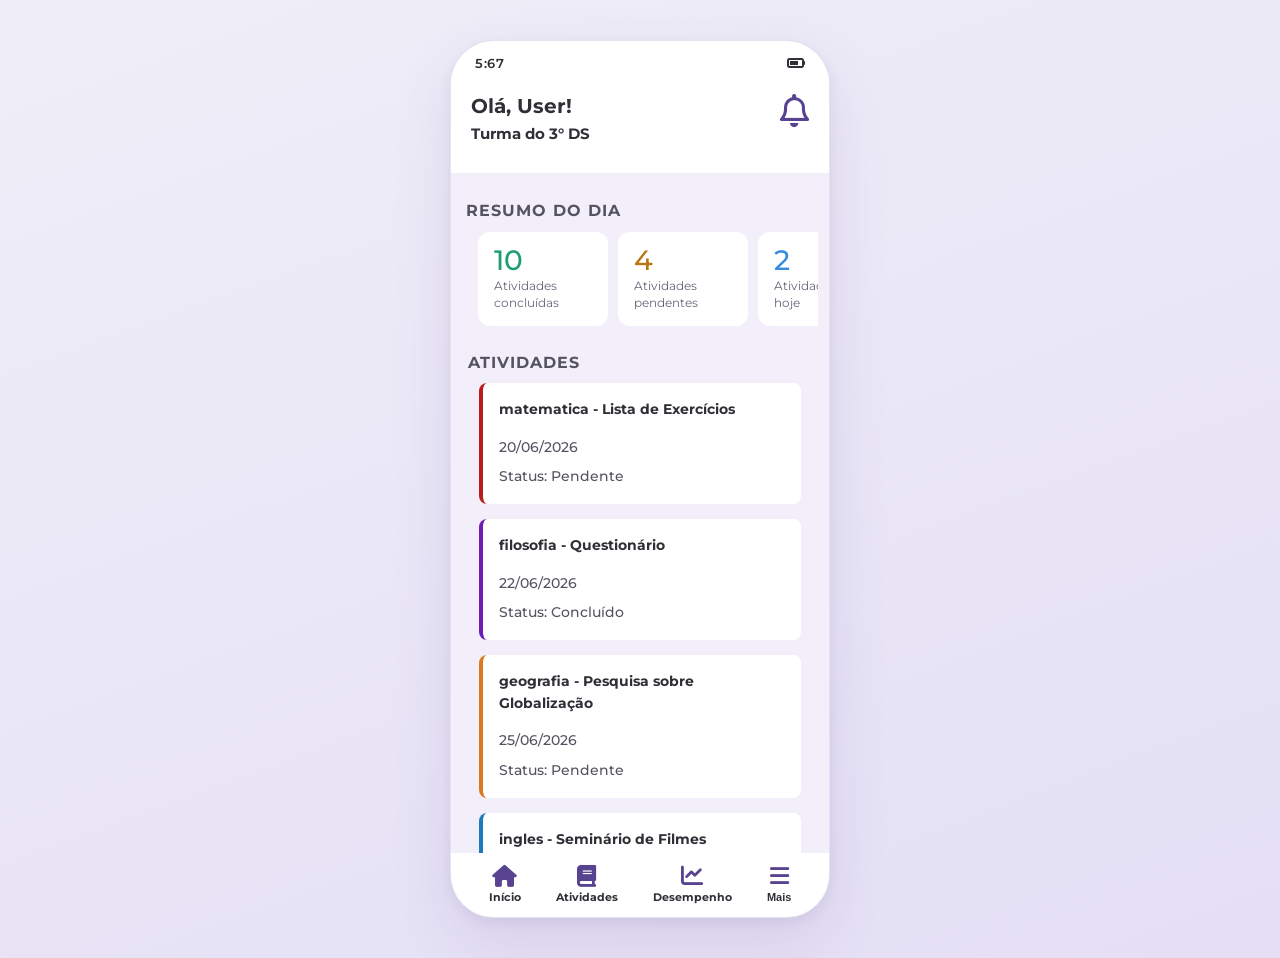
==== home.html @ 93bf046e "Add files via upload" ====
<!DOCTYPE html>
<html lang="pt-BR">

<head>
    <meta charset="UTF-8">
    <meta name="viewport" content="width=device-width, initial-scale=1.0">
    <title>Repre</title>
    <link rel="stylesheet" href="home.css">
    <link rel="preconnect" href="https://fonts.googleapis.com">
    <link rel="preconnect" href="https://fonts.gstatic.com" crossorigin>
    <link href="https://fonts.googleapis.com/css2?family=Montserrat:wght@400;600;700&display=swap" rel="stylesheet">
    <link rel="stylesheet" href="https://cdnjs.cloudflare.com/ajax/libs/font-awesome/6.7.2/css/all.min.css">
</head>

<body>

    <div class="fundo-pagina">

        <div class="frame-celular">

            <div class="notificacoes-ilustrativo">
                <span class="horario">5:67</span>
                <div class="carga-celular">
                    <i class="fa-solid fa-battery-three-quarters"></i>
                </div>
            </div>
            <header>
                <div>
                    <h2 class="sub-text">Olá, User!</h2>
                    <div class="sub-sub-text"> Turma do 3° DS</div>
                </div>

                <div class="sininho"><i class="fa-regular fa-bell" style="color: #584391; cursor: pointer;"></i>


                </div>
            </header>
            <div class="content">
                <section class="resumo-section">
                    <p class="resumo-title">Resumo do dia</p>
                    <div class="resumo-scroll-wrap" id="resumoScroll">
                        <div class="resumo-inner">
                            <div class="resumo-card verde">
                                <span class="resumo-card-num">10</span>
                                <span class="resumo-card-label">Atividades concluídas</span>
                            </div>
                            <div class="resumo-card amarelo">
                                <span class="resumo-card-num">4</span>
                                <span class="resumo-card-label">Atividades pendentes</span>
                            </div>
                            <div class="resumo-card azul">
                                <span class="resumo-card-num">2</span>
                                <span class="resumo-card-label">Atividades para hoje</span>
                            </div>
                            <div class="resumo-card vermei">
                                <span class="resumo-card-num">0</span>
                                <span class="resumo-card-label">Atividades atrasadas</span>
                            </div>
                        </div>
                    </div>
                </section>


                <div class="wrapper-atividades">
                    <h2 class="title-atividades">Atividades</h2>

                    <div class="cards-container" id="cards-container">

                    </div>
                </div>

            </div>
            <div class="footer">
                <a href="home.html" class="footer-item">
                    <i class="fa-solid fa-house" style="color: #584391;"></i>
                    <span class="a-text">Início</span>
                </a>
                <a href="atividades.html" class="footer-item">
                    <i class="fa-solid fa-book" style="color: #584391;"></i>
                    <span class="a-text">Atividades</span>
                </a>
                <a href="dashboard.html" class="footer-item">
                    <i class="fa-solid fa-chart-line" style="color: #584391;"></i>
                    <span class="a-text">Desempenho</span>
                </a>
                <div class="footer-item submenu-wrapper">
                    <button class="footer-toggle"
                        onclick="document.querySelector('.submenu-mais').classList.toggle('aberto')">
                        <i class="fa-solid fa-bars" style="color: #584391;"></i>
                        <span class="a-text">Mais</span>
                    </button>
                    <div class="submenu-mais">
                        <div class="arrow"></div>
                        <a href="#"> <i class="fa-solid fa-gear" style="color: #584391;"></i>
                            Configurações</a>
                        <a href="calendario.html"> <i class="fa-solid fa-calendar" style="color: #584391;"></i>
                            Calendário</a>
                        <a href="#"> <i class="fa-solid fa-users" style="color: #584391;"></i> Gremio e
                            Atletica</a>
                    </div>
                </div>
            </div>
            <div class="home-linha"></div>
        </div>

        <script src="home.js"></script>
</body>

</html>
---- home.css ----
*,
*::before,
*::after {
    box-sizing: border-box;
    margin: 0;
    padding: 0;
}

body {
    font-family: 'Montserrat', sans-serif;
    background-color: #f0eef8;
    min-height: 100vh;
}

.fundo-pagina {
    min-height: 100vh;
    display: flex;
    align-items: center;
    justify-content: center;
    padding: 40px 16px;
    background: linear-gradient(160deg, #f0eef8 0%, #e4dff5 100%);
}


.frame-celular {
    width: 380px;
    min-height: 720px;
    background: #ffffff;
    border-radius: 44px;
    border: 1.5px solid rgba(88, 67, 145, 0.15);
    box-shadow:
        0 24px 60px rgba(88, 67, 145, 0.12),
        0 4px 12px rgba(88, 67, 145, 0.08);
    display: flex;
    flex-direction: column;
    overflow: hidden;
    position: relative;
}

.notificacoes-ilustrativo {
    display: flex;
    justify-content: space-between;
    align-items: center;
    padding: 14px 24px 0;
    color: #312f36;
}

.horario {
    font-size: 13px;
    font-weight: 600;
    letter-spacing: 0.5px;
}

.carga-celular {
    display: flex;
    align-items: center;
    gap: 6px;
    color: #312f36;
}

.content {
    flex: 1;
    padding: 28px 28px 0;
    display: flex;
    flex-direction: column;
    align-items: center;
    background-color: #f3eefaef;
}


.sub-text {
    font-size: 20px;
    font-weight: 700;
    color: #312f36;
    text-align: left;
    margin-left: 20px;
    margin-top: 20px;
    line-height: 1.55;
    margin-bottom: 0px;
    animation: fadeDown 0.5s 0.1s ease both;
}

.sub-sub-text {
    font-size: 15px;
    font-weight: 700;
    color: #312f36;
    text-align: left;
    margin-left: 20px;
    margin-top: 0px;
    line-height: 1.55;
    margin-bottom: 28px;
    animation: fadeDown 0.5s 0.1s ease both;
}

.home-linha {
    width: 100px;
    height: 5px;
    background: rgba(49, 47, 54, 0.2);
    border-radius: 99px;
    margin: 20px auto 16px;
}

header {
    display: flex;
    flex-direction: row;
    overflow: hidden;
    position: relative;
    background: #ffffff;
    justify-content: space-between;
}

header .sininho {
    font-size: 33px;
    margin-top: 20px;
    margin-right: 20px;
}

.frame-celular .footer {
    padding: 12px 20px;
    background-color: #ffffff;
    bottom: 0;
    position: absolute;
    width: 100%;
    height: 4.0rem;
    display: flex;
    align-items: center;
    justify-content: space-around;
    font-size: 22px;
}

.footer-item {
    display: flex;
    flex-direction: column;
    align-items: center;
    text-decoration: none;
    gap: 4px;
}

.a-text {
    font-size: 11px;
    font-weight: 700;
    color: #312f36;
    text-align: center;
    line-height: 1.2;
    animation: fadeDown 0.5s 0.1s ease both;
}

.submenu-wrapper {
    position: relative;
}

.footer-toggle {
    display: flex;
    flex-direction: column;
    align-items: center;
    gap: 4px;
    background: none;
    border: none;
    cursor: pointer;
    font-size: 22px;
    padding: 0;
}

.submenu-mais {
    position: absolute;
    bottom: 4.0rem;
    left: 0;
    background-color: #ffffff;
    width: 100%;
    padding: 12px 20px;
    display: none;
    flex-direction: column;
    gap: 12px;
    border-top: 1.5px solid rgba(88, 67, 145, 0.15);
    border-radius: 8px;
    align-items: flex-start;
    justify-content: center;
}

.submenu-mais.aberto {
    display: flex;
    margin-left: -130px;
    width: 180px;
}

.submenu-mais a {
    text-decoration: none;
    color: #312f36;
    font-weight: 600;
    font-size: 14px;
}

.submenu-mais .arrow {
    position: absolute;
    top: 116px;
    right: 24px;
    width: 0;
    height: 0;
    transform: rotate(180deg);
    border-left: 10px solid transparent;
    border-right: 10px solid transparent;
    border-bottom: 10px solid #f4f4f4;
    filter: drop-shadow(0 -2px 2px rgba(0, 0, 0, 0.12));
}

.wrapper-atividades {
    width: 100%;
    display: flex;
    flex-direction: column;
    align-items: center;
    margin-top: 50px;
}

.title-atividades {
    font-size: 16px;
    font-weight: 700;
    color: #565361;
    text-transform: uppercase;
    letter-spacing: 0.06em;
    margin: 0 0 12px;
    animation: fadeDown 0.5s 0.1s ease both;
    position: absolute;
    text-align: left;
    left: 2px;
    margin-left: 15px;
    margin-top: -25px;
    line-height: 1.55;
    margin-bottom: 10px;
}

.cards-container {
    display: flex;
    flex-direction: column;
    gap: 8px;
    width: 100%;
    max-height: 500px;
    overflow-y: auto;
    overflow-x: hidden;
}

.cards-container::-webkit-scrollbar {
    display: none;
}

.card-atividades {
    margin-top: 7px;
    display: flex;
    flex-direction: column;
    width: 100%;
    background-color: #ffffff;
    border-radius: 8px;
    padding: 16px;
}

.matematica {
    border-left: 4px solid #b81c1c;
}

.filosofia {
    border-left: 4px solid #6d1cb8;
}

.geografia {
    border-left: 4px solid #db7a1f;
}

.ingles {
    border-left: 4px solid #1c7bb8;
}

.card-atividades-title {
    font-size: 14px;
    font-weight: 700;
    color: #312f36;
    text-align: left;
    line-height: 1.55;
    margin-bottom: 8px;
}


.card-atividades-data {
    font-size: 14px;
    font-weight: 500;
    color: #565361;
    text-align: left;
    line-height: 1.55;
    margin-top: 8px;
}

.card-atividades-status {
    font-size: 14px;
    font-weight: 500;
    color: #565361;
    text-align: left;
    line-height: 1.55;
    margin-top: 8px;
}


.resumo-title {
    font-size: 16px;
    font-weight: 700;
    color: #565361;
    text-transform: uppercase;
    letter-spacing: 0.06em;
    margin: 0 0 12px;
    animation: fadeDown 0.5s 0.1s ease both;
    text-align: left;
    left: 2px;
    margin-left: -10px;
}

.resumo-section {
    width: 328px !important;
}

.resumo-scroll-wrap {
    width: 340px !important;
    overflow-x: auto;
    overflow-y: hidden;
    cursor: grab;
    user-select: none;
    -webkit-user-select: none;
    margin-left: 2px;
}

.resumo-scroll-wrap::-webkit-scrollbar {
    display: none;
}

.resumo-inner {
    display: flex;
    flex-direction: row;
    gap: 10px;
    width: max-content;
}

.resumo-card {
    flex: 0 0 130px;
    background-color: #ffffff;
    border-radius: 12px;
    padding: 14px 16px;
    display: flex;
    flex-direction: column;
    gap: 4px;
}

.resumo-card-num {
    font-size: 28px;
    font-weight: 500;
    line-height: 1;
}

.resumo-card-label {
    font-size: 12px;
    color: #6b6478;
    line-height: 1.4;
}

.verde .resumo-card-num {
    color: #1D9E75;
}

.amarelo .resumo-card-num {
    color: #BA7517;
}

.azul .resumo-card-num {
    color: #378ADD;
}

.vermei .resumo-card-num {
    color: #E24B4A;
}

@media (max-width: 420px) {
    .fundo-pagina {
        padding: 0;
        background: #ffffff;
        align-items: flex-start;
    }

    .frame-celular {
        width: 100%;
        min-height: 100vh;
        border-radius: 0;
        border: none;
        box-shadow: none;
    }
}
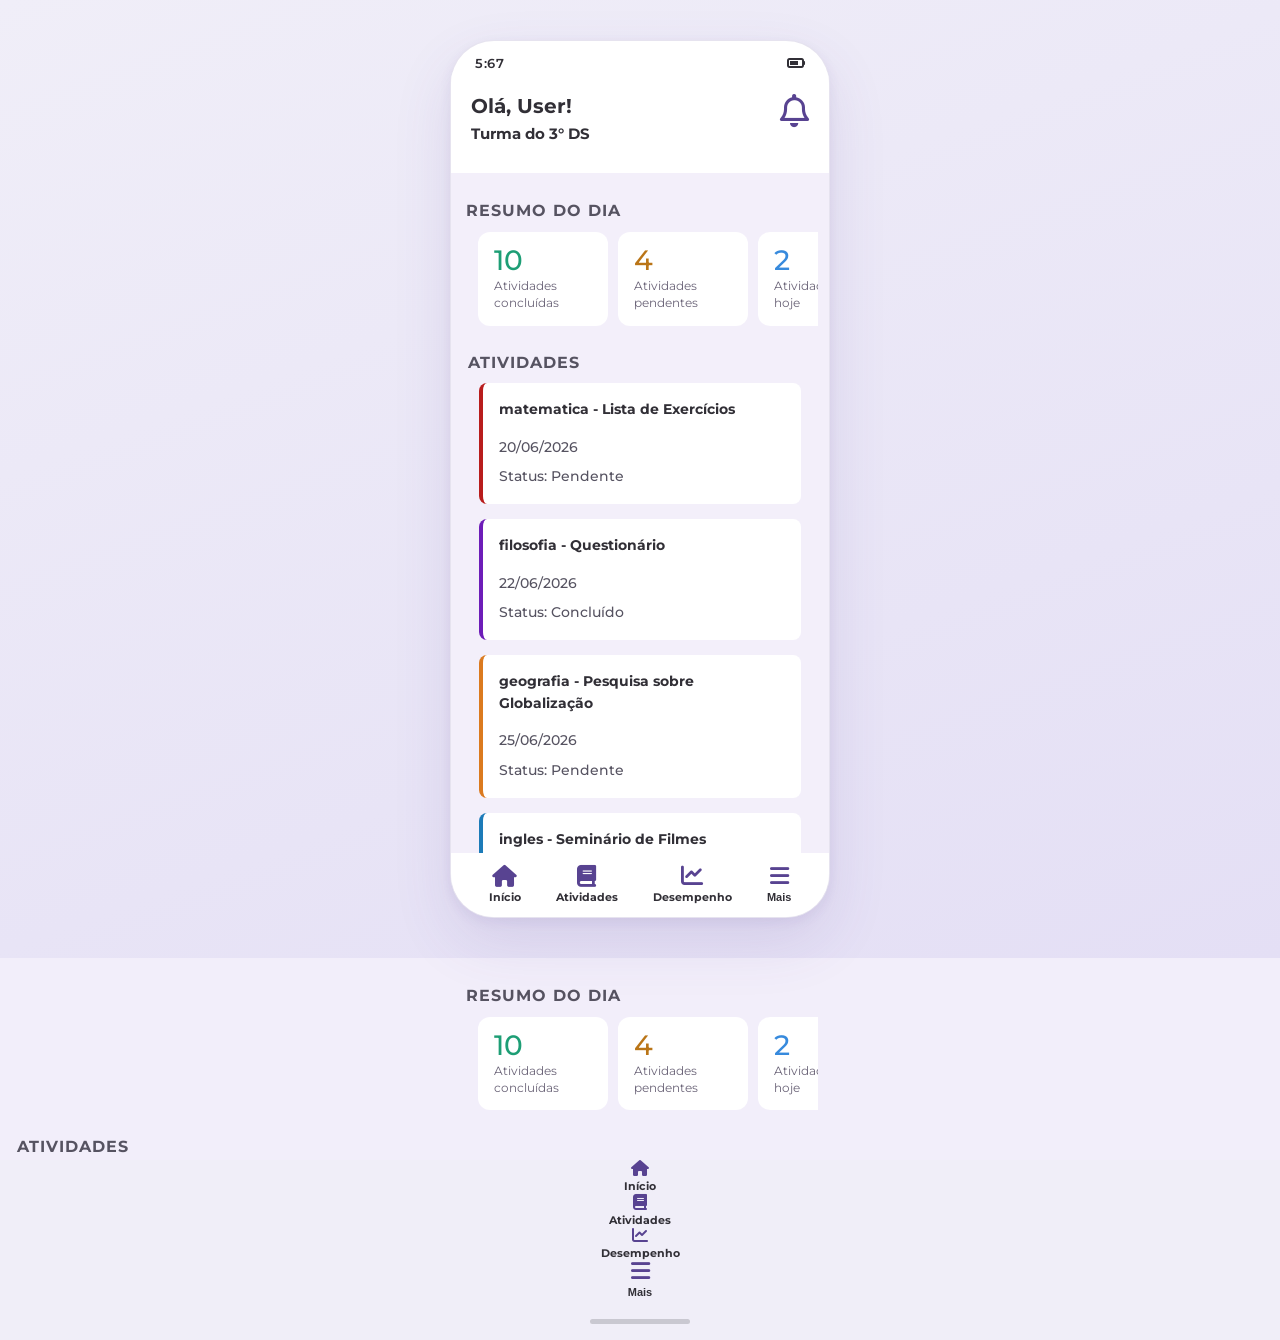
==== commit 2cc064f5: "Enhance home.html with user session handling Updated user greeting to include username and added log" ====
--- a/home.html
+++ b/home.html
@@ -26,13 +26,12 @@
             </div>
             <header>
                 <div>
-                    <h2 class="sub-text">Olá, User!</h2>
+                    <h2 class="sub-text">Olá, <span id="nomeUsuario">User</span>!</h2>
                     <div class="sub-sub-text"> Turma do 3° DS</div>
                 </div>
 
-                <div class="sininho"><i class="fa-regular fa-bell" style="color: #584391; cursor: pointer;"></i>
-
-
+                <div class="sininho">
+                    <i class="fa-regular fa-bell" style="color: #584391; cursor: pointer;"></i>
                 </div>
             </header>
             <div class="content">
@@ -97,13 +96,113 @@
                             Calendário</a>
                         <a href="#"> <i class="fa-solid fa-users" style="color: #584391;"></i> Gremio e
                             Atletica</a>
+                        <a href="index.html" id="btnLogout" style="color: #e24b4a;">
+                            <i class="fa-solid fa-right-from-bracket" style="color: #e24b4a;"></i>
+                            Sair
+                        </a>
                     </div>
                 </div>
             </div>
             <div class="home-linha"></div>
         </div>
 
+    </div>
+
+    <script src="db.js"></script>
+    <script src="home.js"></script>
+    <script>
+        // Redireciona para login se não estiver logado
+        if (!RepreDB.estaLogado()) {
+            window.location.href = 'login.html';
+        }
+
+        // Exibe nome do usuário logado
+        const sessao = RepreDB.sessaoAtual();
+        if (sessao) {
+            const primeiroNome = sessao.nome.split(' ')[0];
+            document.getElementById('nomeUsuario').textContent = primeiroNome;
+        }
+
+        // Logout
+        document.getElementById('btnLogout').addEventListener('click', (e) => {
+            e.preventDefault();
+            RepreDB.logout();
+            window.location.href = 'index.html';
+        });
+    </script>
+
+</body>
+
+</html>            </header>
+            <div class="content">
+                <section class="resumo-section">
+                    <p class="resumo-title">Resumo do dia</p>
+                    <div class="resumo-scroll-wrap" id="resumoScroll">
+                        <div class="resumo-inner">
+                            <div class="resumo-card verde">
+                                <span class="resumo-card-num">10</span>
+                                <span class="resumo-card-label">Atividades concluídas</span>
+                            </div>
+                            <div class="resumo-card amarelo">
+                                <span class="resumo-card-num">4</span>
+                                <span class="resumo-card-label">Atividades pendentes</span>
+                            </div>
+                            <div class="resumo-card azul">
+                                <span class="resumo-card-num">2</span>
+                                <span class="resumo-card-label">Atividades para hoje</span>
+                            </div>
+                            <div class="resumo-card vermei">
+                                <span class="resumo-card-num">0</span>
+                                <span class="resumo-card-label">Atividades atrasadas</span>
+                            </div>
+                        </div>
+                    </div>
+                </section>
+
+
+                <div class="wrapper-atividades">
+                    <h2 class="title-atividades">Atividades</h2>
+
+                    <div class="cards-container" id="cards-container">
+
+                    </div>
+                </div>
+
+            </div>
+            <div class="footer">
+                <a href="home.html" class="footer-item">
+                    <i class="fa-solid fa-house" style="color: #584391;"></i>
+                    <span class="a-text">Início</span>
+                </a>
+                <a href="atividades.html" class="footer-item">
+                    <i class="fa-solid fa-book" style="color: #584391;"></i>
+                    <span class="a-text">Atividades</span>
+                </a>
+                <a href="dashboard.html" class="footer-item">
+                    <i class="fa-solid fa-chart-line" style="color: #584391;"></i>
+                    <span class="a-text">Desempenho</span>
+                </a>
+                <div class="footer-item submenu-wrapper">
+                    <button class="footer-toggle"
+                        onclick="document.querySelector('.submenu-mais').classList.toggle('aberto')">
+                        <i class="fa-solid fa-bars" style="color: #584391;"></i>
+                        <span class="a-text">Mais</span>
+                    </button>
+                    <div class="submenu-mais">
+                        <div class="arrow"></div>
+                        <a href="#"> <i class="fa-solid fa-gear" style="color: #584391;"></i>
+                            Configurações</a>
+                        <a href="calendario.html"> <i class="fa-solid fa-calendar" style="color: #584391;"></i>
+                            Calendário</a>
+                        <a href="#"> <i class="fa-solid fa-users" style="color: #584391;"></i> Gremio e
+                            Atletica</a>
+                    </div>
+                </div>
+            </div>
+            <div class="home-linha"></div>
+        </div>
+
         <script src="home.js"></script>
 </body>
 
-</html>+</html>
